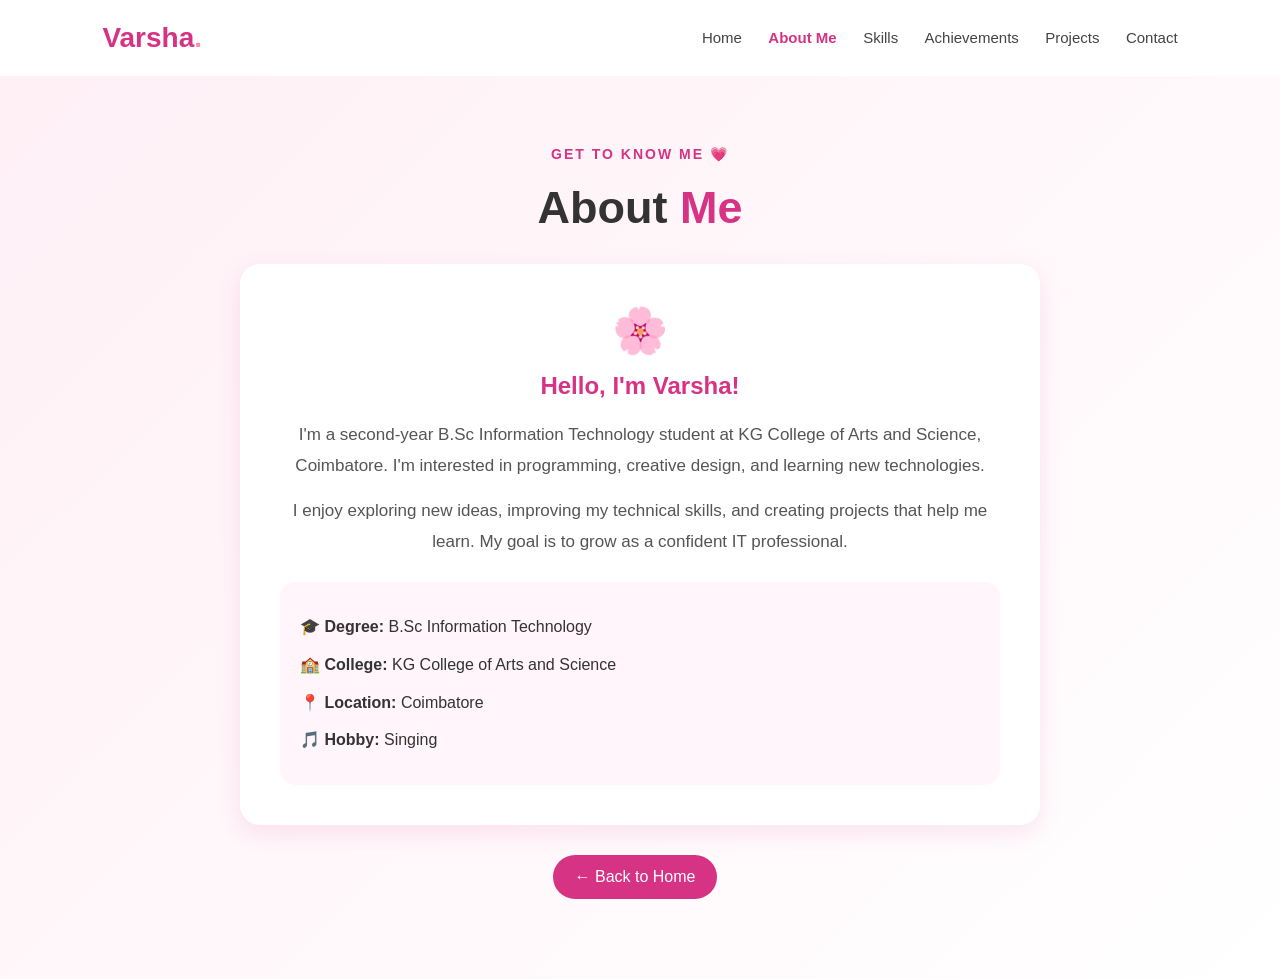
==== about.html @ 6ab9f8ab "Add files via upload" ====
<!DOCTYPE html><html lang="en">
<head>
    <meta charset="UTF-8">
    <meta name="viewport" content="width=device-width, initial-scale=1.0">
    <title>About Me | Varsha</title>
    <link rel="stylesheet" href="style.css">
</head>
<body><header>
    <h2>Varsha<span>.</span></h2>

    <nav>
    <a href="index.html">Home</a>
    <a href="about.html" class="active">About Me</a>
    <a href="skills.html">Skills</a>
    <a href="achievements.html">Achievements</a>
    <a href="projects.html">Projects</a>
    <a href="contact.html">Contact</a>
</nav>
</header>

<main class="about-page">
    <p class="welcome">GET TO KNOW ME 💗</p>

    <h1>About <span>Me</span></h1>

    <div class="about-card">
        <div class="about-icon">🌸</div>

        <h2>Hello, I'm Varsha!</h2>

        <p>
            I'm a second-year B.Sc Information Technology student
            at KG College of Arts and Science, Coimbatore.
            I'm interested in programming, creative design, and
            learning new technologies.
        </p>

        <p>
            I enjoy exploring new ideas, improving my technical
            skills, and creating projects that help me learn.
            My goal is to grow as a confident IT professional.
        </p>

        <div class="about-details">
            <p><strong>🎓 Degree:</strong> B.Sc Information Technology</p>
            <p><strong>🏫 College:</strong> KG College of Arts and Science</p>
            <p><strong>📍 Location:</strong> Coimbatore</p>
            <p><strong>🎵 Hobby:</strong> Singing</p>
        </div>
    </div>

    <a href="index.html" class="button">← Back to Home</a>
</main>

<script src="script.js"></script>

</body>
</html>
---- style.css ----
* {
  margin: 0;
  padding: 0;
  box-sizing: border-box;
  scroll-behavior: smooth;
  }

body {
font-family: Arial, sans-serif;
background-color: #fff8fc;
color: #333;
}

header {
display: flex;
justify-content: space-between;
align-items: center;
padding: 22px 8%;
background-color: white;
box-shadow: 0 2px 10px #f5dce9;
}

header h2 {
color: #d63384;
font-size: 28px;
}

header h2 span {
color: #ff8fab;
}

nav a {
text-decoration: none;
color: #444;
margin-left: 22px;
font-size: 15px;
}

nav a:hover {
color: #d63384;
}

#home {
min-height: 85vh;
display: flex;
align-items: center;
padding: 60px 10%;
}

.intro {
max-width: 650px;
}

.welcome {
color: #d63384;
font-size: 14px;
font-weight: bold;
letter-spacing: 2px;
margin-bottom: 20px;
}

.intro h1 {
font-size: 55px;
margin-bottom: 15px;
}

.intro h1 span {
color: #d63384;
}

.intro h3 {
color: #777;
font-size: 22px;
margin-bottom: 20px;
}

.intro > p:not(.welcome) {
font-size: 17px;
line-height: 1.8;
margin-bottom: 30px;
color: #555;
}

.button {
display: inline-block;
background-color: #d63384;
color: white;
text-decoration: none;
padding: 13px 22px;
border-radius: 25px;
margin-right: 10px;
margin-bottom: 10px;
transition: 0.3s;
}

.button:hover {
background-color: #ad2167;
transform: translateY(-3px);
}

.button-outline {
background-color: white;
color: #d63384;
border: 2px solid #d63384;
}

.button-outline:hover {
background-color: #d63384;
color: white;
}
/* About Me Section */

#about {
min-height: 75vh;
padding: 100px 10%;
background: linear-gradient(135deg, #fff0f6, #ffffff);
display: flex;
flex-direction: column;
justify-content: center;
align-items: center;
text-align: center;
}

#about h2 {
font-size: 38px;
color: #333333;
margin-bottom: 25px;
}

#about h2 span {
color: #d63384;
}

#about p {
max-width: 750px;
font-size: 18px;
line-height: 1.9;
color: #666666;
background: white;
padding: 30px;
border-radius: 20px;
box-shadow: 0 8px 25px rgba(214, 51, 132, 0.10);
}

/* Active Navigation Link */

nav a.active {
color: #d63384;
font-weight: bold;
}

/* About Me Separate Page */

.about-page {
min-height: 85vh;
padding: 70px 10%;
text-align: center;
background: linear-gradient(135deg, #fff0f6, #ffffff);
}

.about-page h1 {
font-size: 45px;
margin: 15px 0 30px;
}

.about-page h1 span {
color: #d63384;
}

.about-card {
max-width: 800px;
margin: 0 auto 30px;
padding: 40px;
background: white;
border-radius: 20px;
box-shadow: 0 8px 25px rgba(214, 51, 132, 0.12);
}

.about-icon {
font-size: 45px;
margin-bottom: 15px;
}

.about-card h2 {
color: #d63384;
margin-bottom: 20px;
}

.about-card > p {
color: #555;
font-size: 17px;
line-height: 1.8;
margin-bottom: 15px;
}

.about-details {
margin-top: 25px;
padding: 20px;
background: #fff5fa;
border-radius: 15px;
text-align: left;
}

.about-details p {
margin: 12px 0;
line-height: 1.6;
}

@media (max-width: 768px) {
header {
flex-direction: column;
gap: 15px;
}

nav {
    display: flex;
    flex-wrap: wrap;
    justify-content: center;
    gap: 12px;
}

nav a {
    margin-left: 0;
}

.about-page {
    padding: 45px 5%;
}

.about-page h1 {
    font-size: 35px;
}

.about-card {
    padding: 25px 20px;
}

}

#backToTop {
    display: none;
    position: fixed;
    bottom: 20px;
    right: 20px;
    background: #d63384;
    color: white;
    border: none;
    border-radius: 50%;
    width: 45px;
    height: 45px;
    font-size: 24px;
    cursor: pointer;
    box-shadow: 0 4px 10px rgba(214, 51, 132, 0.3);
    z-index: 1000;
}

#backToTop:hover {
    background: #b0256b;
}

.dark-mode {
    background: #222;
    color: white;
}

.dark-mode .about-page {
    background: #292929;
}

.dark-mode .about-card {
    background: #383838;
    color: white;
}

.dark-mode .about-card p {
    color: #eeeeee;
}
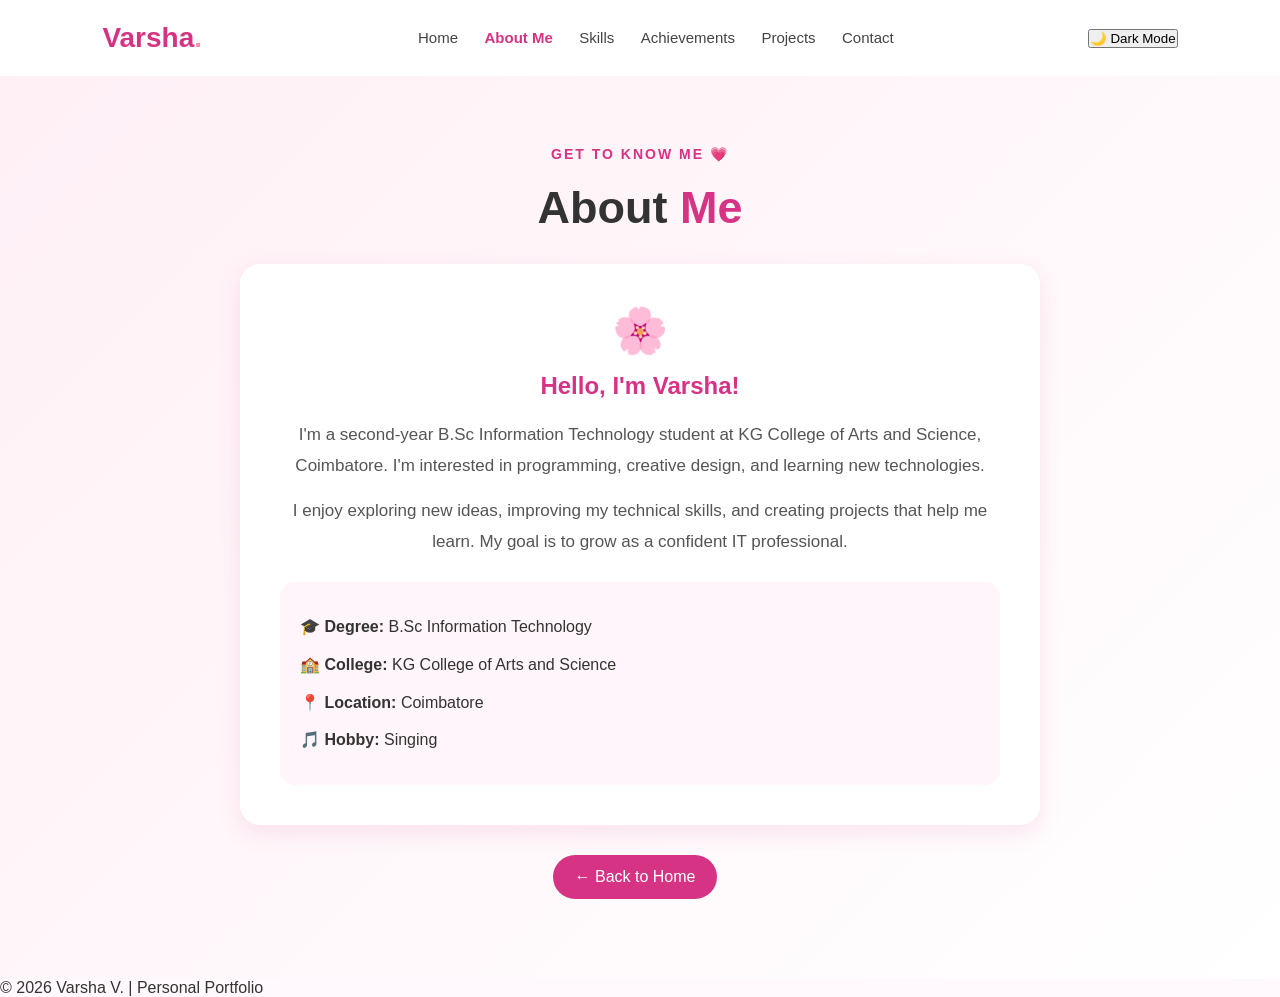
==== commit d08ef56b: "Update about.html" ====
--- a/about.html
+++ b/about.html
@@ -16,6 +16,7 @@
     <a href="projects.html">Projects</a>
     <a href="contact.html">Contact</a>
 </nav>
+<button id="themeToggle">🌙 Dark Mode</button>
 </header>
 
 <main class="about-page">
@@ -51,8 +52,11 @@
 
     <a href="index.html" class="button">← Back to Home</a>
 </main>
+<footer>
+    <p>© 2026 Varsha V. | Personal Portfolio</p>
+</footer>
 
 <script src="script.js"></script>
 
 </body>
-</html>+</html>
